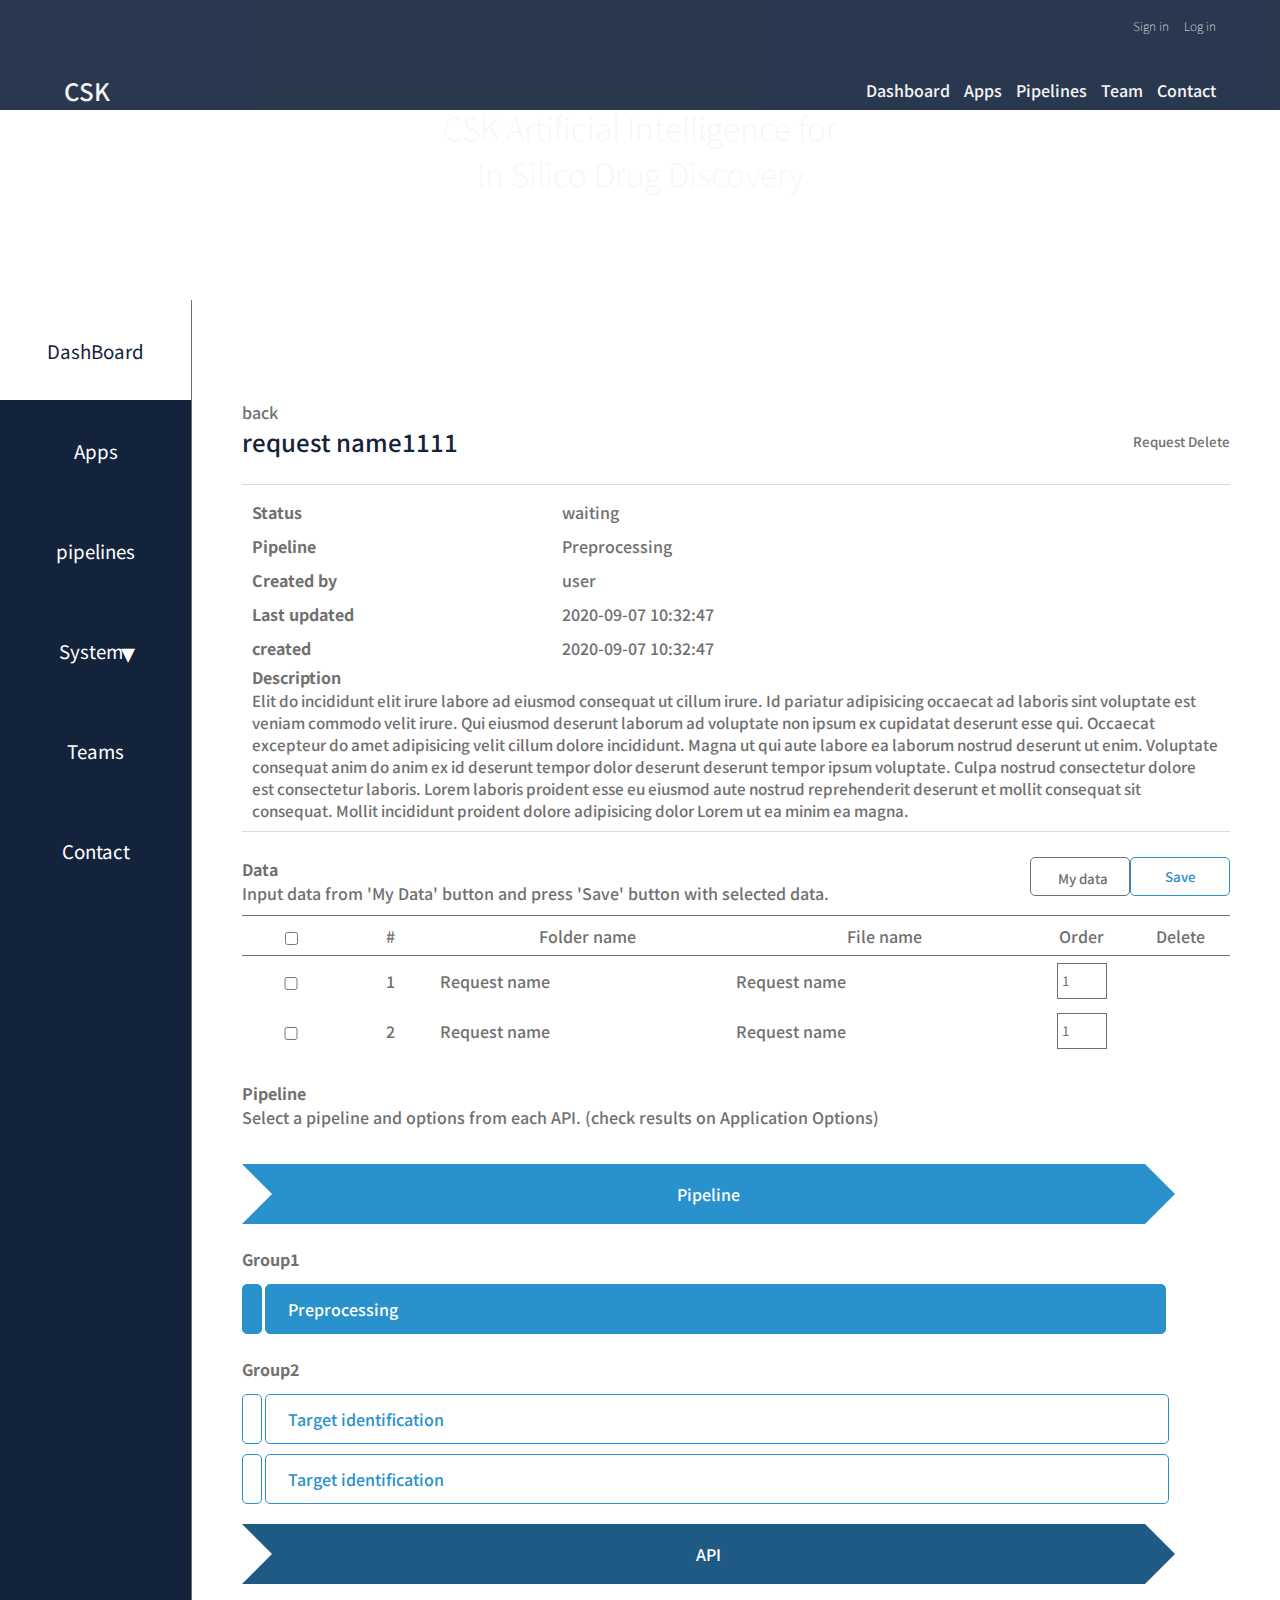
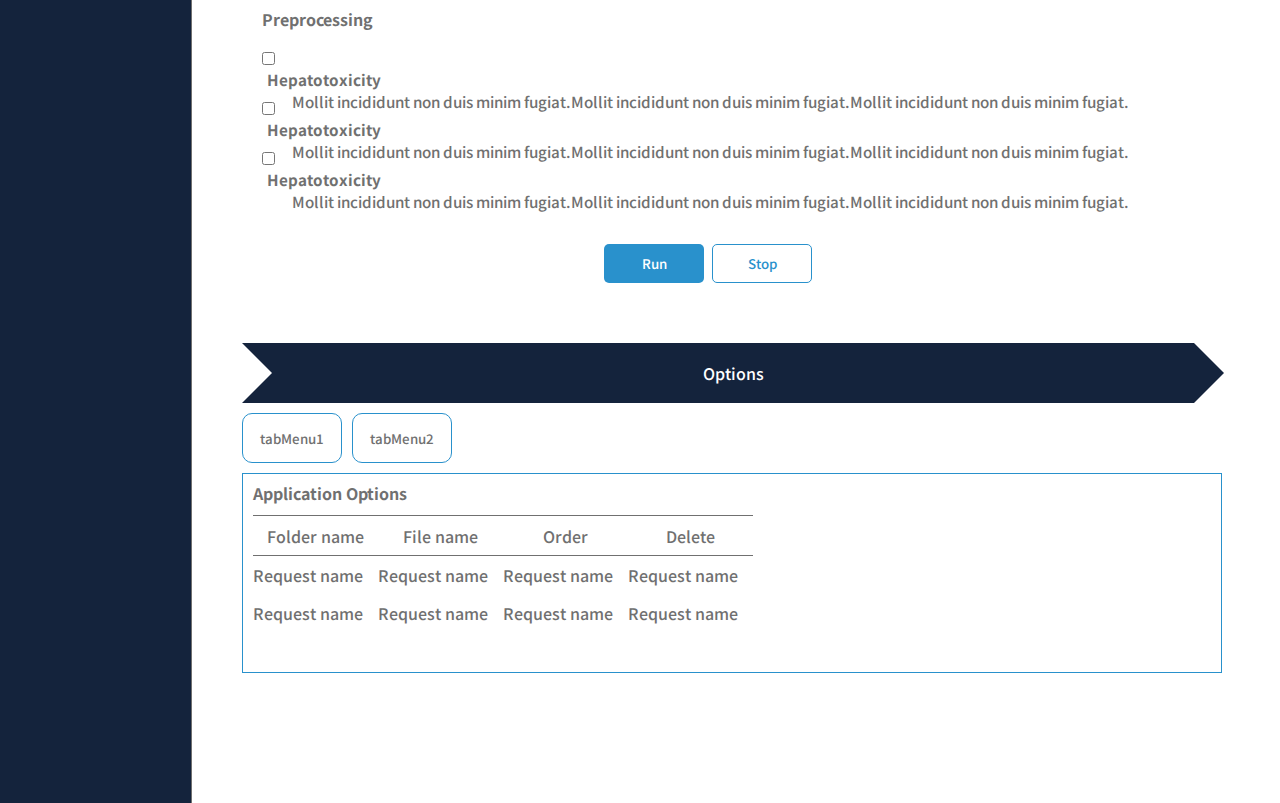
==== dashboard_detail.html @ 786dc3bb "team" ====
<!DOCTYPE html>
<html lang="en">
<head>
    <meta charset="UTF-8">
    <meta name="viewport" content="width=device-width, initial-scale=1.0">
    <title>Document</title>
    <link href="https://fonts.googleapis.com/css2?family=Noto+Sans+KR:wght@300;400;500&display=swap" rel="stylesheet">
    <link rel="stylesheet" href="./css/default.css">
    <link rel="stylesheet" href="./css/style.css">
    <link rel="stylesheet" href="//cdn.jsdelivr.net/npm/xeicon@2.3.3/xeicon.min.css">
    <!-- <link rel="stylesheet" href="./xeicon/XEIcon-2.2.0 (1)/XEIcon-2.2.0/xeicon.min.css"> -->
</head>
<body>
    <!-- <div class="colorBox"></div> -->
    <div class="wrap">
        <!-- header -->
        <header class="header">
            <div class="account_header">
                <ul>
                    <li><a href=""><i class="xi-profile-o"></i>Sign in</a></li>
                    <!-- <li><a href=""><i class="xi-profile"></i>Nickname</a></li> -->
                    <!-- <li><a href=""><i class="xi-log-out"></i>Log out</a></li> -->
                    <li><a href="./login.html"><i class="xi-log-in"></i>Log in</a></li>
                </ul>
            </div>
            <div class="menu_header">
                <h2><a href="">CSK</a></h2>
                <nav class="nav-links">
                    <ul>
                        <li class="li-hidden"><a href=""></i>Sign in</a></li>
                        <!-- <li hidden><a href=""><i class="xi-profile"></i>Nickname</a></li> -->
                        <li class="li-hidden"><a href="./login.html">Log in</a></li>
                        <!-- <li hidden><a href=""><i class="xi-log-out"></i>Log out</a></li> -->

                        <li><a href="./dashboard_list.html">Dashboard</a></li>
                        <li><a href="">Apps</a></li>
                        <li><a href="">Pipelines</a></li>
                        <li><a href="">Team</a></li>
                        <li><a href="">Contact</a></li>
                    </ul>
                </nav>
                <div class="burger">
                    <div class="line1"></div>
                    <div class="line2"></div>
                    <div class="line3"></div>
                </div>
            </div>
        </header>
        
        <div class="title_content">
            <div>
                <h1>CSK Artificial Intelligence for</h1>
                <h1>In Silico Drug Discovery</h1>
            </div>
        </div>
    </div>

    <main class="main">
        <!-- left -->
        <section class="left_section">
            <div class="leftMenu active">
                <div>
                    <h3><a href="">DashBoard</a></h3>
                </div>
            </div>
            <div class="leftMenu">
                <div>
                    <h3><a href="">Apps</a></h3>
                </div>
            </div>
            <div class="leftMenu ">
                <div>
                    <h3><a href="">pipelines</a></h3>
                </div>
            </div>
            <div class="leftMenu">
                <div class="accordion" onclick="return false">
                    <div class="accordion_btn">
                        <h3><a href="">System</a></h3>
                    </div>
                    <!-- <div><i class="xi-angle-down"></i></div> -->
                    <div class="accordion_content">
                        <h4>User info</h4>
                    </div>
                </div>
            </div>
            <div class="leftMenu">
                <div>
                    <h3><a href="">Teams</a></h3>
                </div>
            </div>
            <div class="leftMenu">
                <div>
                    <h3><a href="">Contact</a></h3>
                </div>
            </div>
        </section>
        
        <!-- right -->
        <section class="right_section">
            <!-- request -->
            <div class="request">
                <div><a href=""><i class="xi-long-arrow-left"></i> back</a></div>
                <div class="title">
                        <div class="titleUpdate" id="modal_request" onclick="return false;"><h2><a href="">request name1111</h2><i class="xi-pen"></i></a></div>
                    <div class="modal hidden">
                        <div class="modal_overlay"></div>
                        <div class="modal_content_request">
                            <div class="title">
                                <h1><i class="xi-pen"></i>Request Update</h1>
                                <div class="closeButton"><i class="xi-close"></i></div>
                            </div>
                            <div class="content">
                                <div class="inputWrap">
                                    <div class="inputName">Name</div>
                                    <div class="inputArea">
                                        <input type="text" placeholder="Folder name">
                                        <button class="btn check">Check</button>
                                    </div>
                                </div>
                                <div class="inputWrap">
                                    <div class="inputName">Description</div>
                                    <div class="inputArea">
                                        <!-- <input type="text" placeholder="Folder name"> -->
                                        <textarea name="" id="" cols="30" rows="10"></textarea>
                                        <!-- <button class="btn check">Check</button> -->
                                    </div>
                                </div>
                            </div>
                            <div class="button">
                                <button class="btn create">Create</button>
                                <button class="btn cancel">Cancel</button>
                            </div>
                        </div>
                    </div>
                    <div class="buttonStyle">
                        <!-- modal_request -->
                        <button class="btn delete-dark" id="modal_request"><i class="xi-trash"></i><span>Request Delete</span></button>
                    </div>
                </div>
                <div class="preview">
                    <div class="formWrap">
                        <div>
                            <b>Status</b><span>waiting</span>
                        </div>
                        <div>
                            <b>Pipeline</b><span>Preprocessing</span>
                        </div>
                        <div>
                            <b>Created by</b><span>user</span>
                        </div>
                        <div>
                            <b>Last updated</b><span>2020-09-07 10:32:47</span>
                        </div>
                        <div>
                            <b>created</b><span>2020-09-07 10:32:47</span>
                        </div>
                    </div>
                    <div class="descriptionBlock">
                        <b>Description</b><span>Elit do incididunt elit irure labore ad eiusmod consequat ut cillum irure. Id pariatur adipisicing occaecat ad laboris sint voluptate est veniam commodo velit irure. Qui eiusmod deserunt laborum ad voluptate non ipsum ex cupidatat deserunt esse qui. Occaecat excepteur do amet adipisicing velit cillum dolore incididunt. Magna ut qui aute labore ea laborum nostrud deserunt ut enim.

Voluptate consequat anim do anim ex id deserunt tempor dolor deserunt deserunt tempor ipsum voluptate. Culpa nostrud consectetur dolore est consectetur laboris. Lorem laboris proident esse eu eiusmod aute nostrud reprehenderit deserunt et mollit consequat sit consequat. Mollit incididunt proident dolore adipisicing dolor Lorem ut ea minim ea magna.
</span></div>

                </div>
                <!-- <div class="search">
                    <div class="border_search">
                        <input type="text" maxlength="100">
                        <a href=""><i class="xi-search"></i></a>
                    </div>
                </div> -->
                <div class="DownloadAll">
                    <div>
                        <b>Data</b>
                        <div>
                            <p>Input data from 'My Data' button and press 'Save' button with selected data.</p>
                        </div>
                    </div>
                    <div class="button">
                        <button class="btn check" id="modal_myData"><i class="xi-view-list"></i>My data</button>
                        <!-- modal_request -->
                        
                        <!-- <div class="titleUpdate" id="modal_request" onclick="return false;"><h2><a href="">request name1111</h2><i class="xi-pen"></i></a></div> -->
                        <div class="modal_myData hidden4">
                            <div class="modal_overlay_myData"></div>
                            <div class="modal_content_myData">
                                <div class="title">
                                    <h1><i class="xi-view-list"></i>My data</h1>
                                    <div class="closeButton_myData"><i class="xi-close"></i></div>
                                </div>
                                <div class="content">
                                    <div class="myData">
                                        <div class="folder">
                                            <div class="button_folder">
                                                <!-- modal_folder -->
                                                <div class="modal_folder hidden2">
                                                    <div class="modal_overlay_folder"></div>
                                                    <div class="modal_content_folder">
                                                        <div class="title">
                                                            <h1><i class="xi-folder-add-o"></i>New Folder</h1>
                                                            <div class="closeButton_folder"><i class="xi-close"></i></div>
                                                        </div>
                                                        <div class="content">
                                                            <div class="inputWrap">
                                                                <div class="inputName">Name</div>
                                                                <div class="inputArea">
                                                                    <input type="text" placeholder="Folder name">
                                                                    <button class="btn check">Check</button>
                                                                </div>
                                                            </div>
                                                        </div>
                                                        <div class="button">
                                                            <button class="btn create">Create</button>
                                                            <button class="btn cancel">Cancel</button>
                                                        </div>
                                                    </div>
                                                </div>
                                            </div>
                                            <div class="list_folder">
                                                <ul>
                                                    <li class="folderSelected active">
                                                        <a href="">
                                                            <i class="xi-folder-open"></i> Folder name1
                                                        </a>
                                                    </li>
                                                    <li class="folderSelected">
                                                        <a href="">
                                                            <i class="xi-folder-o"></i> Folder name1
                                                        </a>
                                                    </li>
                                                </ul>
                                            </div>
                                            <div class="page-wrapper">
                                                <ul class="pagination justify-content-center">
                                                    <!-- 이전 페이지 -->
                                                    <li class="page-item prev">
                                                        <a class="check_" href="" ><img src="./img/arrow-prev.png" alt=""></a>
                                                    </li>
                                                    <!-- 페이지 범위 및 현재 페이지 -->
                                                        <li class="page-item active" style="background-color:#2991CC; border:1px solid #2991CC;">
                                                            <span class="page-link"><a href="">1</a></span>
                                                        </li>
                                                        <li class="page-item">
                                                            <span class="page-link"><a href="">2</a></span>
                                                        </li>
                                                    <!-- 다음 페이지 -->
                                                    <li class="page-item next">
                                                        <a class="page-link" href=""><img src="./img/arrow-next.png" alt=""></a>
                                                    </li>
                                                </ul>
                                            </div>
                        
                                        </div>
                                        <div class="file">
                                            <div class="title">
                                                <h3><i class="xi-folder-open"></i>Folder Name1</h3>
                                                <!-- modal_file -->
                                                <div class="modal_file hidden3">
                                                    <div class="modal_overlay_file"></div>
                                                    <div class="modal_content_file">
                                                        <div class="title">
                                                            <h1><i class="xi-file-add-o"></i>New File</h1>
                                                            <div class="closeButton_file"><i class="xi-close"></i></div>
                                                        </div>
                        
                                                        <div class="content">
                                                            <div class="DownloadAll">
                                                                <div class="selectOption">
                                                                    <select name="" id="">
                                                                        <option value="">
                                                                            PDB
                                                                        </option>
                                                                    </select>
                                                                    <div>
                                                                        <p>total file size:</p>
                                                                        <p>243.0 KB</p>
                                                                    </div>
                                                                </div>
                                                                <div class="button">
                                                                    <button class="btn check">File upload</button>
                                                                    <button class="btn cancel">Download all</button>
                                                                </div>
                                                            </div>
                                                            
                                                            <div class="inputWrap">
                                                                <table class="file_upload_table">
                                                                    <caption>file/type,location,fileName, size, download, delete</caption>
                                                                    <colgroup>
                                                                        <col style="width:10%">
                                                                        <col style="width:30%">
                                                                        <col style="width:20%">
                                                                        <col style="width:20%">
                                                                        <col style="width:10%">
                                                                        <col style="width:10%">
                                                                    </colgroup>
                                                                    <thead>
                                                                        <tr>
                                                                            <th scope="col">Type</th>
                                                                            <th scope="col">Location</th>
                                                                            <th scope="col">File Name</th>
                                                                            <th scope="col">Size</th>
                                                                            <th scope="col">Download</th>
                                                                            <th scope="col">Delete</th>
                                                                        </tr>
                                                                    </thead>
                                                                    <tbody>
                                                                        <tr>
                                                                            <td class="position_table">1</td>
                                                                            <td>Request name</td>
                                                                            <td>Request name</td>
                                                                            <td>Request name</td>
                                                                            <td class="position_table"><i class="xi-file-download-o"></td>
                                                                            <td class="position_table"><i class="xi-trash"></td>
                                                                        </tr>
                                                                        <tr>
                                                                            <td class="position_table">1</td>
                                                                            <td class="">Request name</td>
                                                                            <td class="">Request name</td>
                                                                            <td class="table_left">Request name</td>
                                                                            <td class="position_table"><i class="xi-file-download-o"></td>
                                                                            <td class="position_table"><i class="xi-trash"></td>
                                                                        </tr>
                                                                    </tbody>
                                                                </table>
                                                            </div>
                                                        </div>
                                                        <div class="button">
                                                            <button class="btn create">Create</button>
                                                            <button class="btn cancel">Cancel</button>
                                                        </div>
                                                    </div>
                                                </div>
                                            </div>     
                                            <table class="file_table">
                                                <caption>My Data/index, file1, file2, etc, delete</caption>
                                                <colgroup>
                                                    <col style="width:10%">
                                                    <col style="width:30%">
                                                    <col style="width:20%">
                                                    <col style="width:20%">
                                                    <col style="width:10%">
                                                    <col style="width:10%">
                                                </colgroup>
                                                <thead>
                                                    <tr>
                                                        <th scope="col">#</th>
                                                        <th scope="col">file1</th>
                                                        <th scope="col">file2</th>
                                                        <th scope="col">etc</th>
                                                        <th scope="col">delete</th>
                                                    </tr>
                                                </thead>
                                                <tbody>
                                                    <tr>
                                                        <td>1</td>
                                                        <td class="">Request name</td>
                                                        <td class="">Request name</td>
                                                        <td class="">Request name</td>
                                                        <td class=""><i class="xi-trash"></i></td>
                                                    </tr>
                                                    <tr>
                                                        <td>1</td>
                                                        <td class="">Request name</td>
                                                        <td class="">Request name</td>
                                                        <td class="">Request name</td>
                                                        <td class=""><i class="xi-trash"></i></td>
                                                    </tr>
                                                </tbody>
                                            </table>
                                            <div class="page-wrapper">
                                                <ul class="pagination justify-content-center">
                                                    <!-- 이전 페이지 -->
                                                    <li class="page-item prev">
                                                        <a href="" class="page-link"><img src="./img/arrow-first.png" alt=""></a>
                                                    </li>
                                                    <li class="page-item prev">
                                                        <a class="check_" href="" ><img src="./img/arrow-prev.png" alt=""></a>
                                                    </li>
                                                    <!-- 페이지 범위 및 현재 페이지 -->
                                                        <li class="page-item active">
                                                            <span class="page-link"><a href="">1</a></span>
                                                        </li>
                                                        <li class="page-item">
                                                            <span class="page-link"><a href="">2</a></span>
                                                        </li>
                                                    <!-- 다음 페이지 -->
                                                    <li class="page-item next">
                                                        <a class="page-link" href=""><img src="./img/arrow-next.png" alt=""></a>
                                                    </li>
                                                    <li class="page-item next">
                                                        <a href="" class="page-link"><img src="./img/arrow-last.png" alt=""></a>
                                                    </li>
                                                </ul>
                                            </div>
                                    </div>
                                    </div>
                                </div>
                                <div class="button">
                                    <button class="btn create">Create</button>
                                    <button class="btn cancel">Cancel</button>
                                </div>
                            </div>
                        </div>
                        
                        <button class="btn cancel">Save</button>
                    </div>
                </div>
                <table class="request_table">
                    <caption>Data/index, FolderName, FileName, Order, delete</caption>
                    <colgroup>
                        <col style="width:10%">
                        <col style="width:10%">
                        <col style="width:30%">
                        <col style="width:30%">
                        <col style="width:10%">
                        <col style="width:10%">
                    </colgroup>
                    <thead>
                        <tr>
                            <th scope="col"><input type="checkbox"></th>
                            <th scope="col">#</th>
                            <th scope="col">Folder name</th>
                            <th scope="col">File name</th>
                            <th scope="col">Order</th>
                            <th scope="col">Delete</th>
                        </tr>
                    </thead>
                    <tbody>
                        <tr>
                            <td class="position_table"><input type="checkbox"></td>
                            <td class="position_table">1</td>
                            <td>Request name</td>
                            <td>Request name</td>
                            <td class="position_table"><input type="text" value="1"></td>
                          <td class="position_table"><a href=""><i class="xi-trash"></i></a></td>
                        </tr>
                        <tr>
                            <td class="position_table"><input type="checkbox"></td>
                            <td class="position_table">2</td>
                            <td class="">Request name</td>
                            <td class="table_left">Request name</td>
                            <td class="position_table"><input type="text" value="1"></td>
                          <td class="position_table"><a href=""><i class="xi-trash"></i></a></td>
                        </tr>
                    </tbody>
                </table>
            </div>
            </div>

            <!-- pipelines -->
            <div class="pipelines">
                <div><b>Pipeline</b></div> 
                <div>Select a pipeline and options from each API. (check results on Application Options)</div>
            </div>

            <!-- pipelines -->
            <ol class="arrowBox">
                <div class="pipelinesWrap">
                    <div class="pipelinesList">
                    <li class="arrow">
                        <span>Pipeline</span>
                    </li>
                        <div class="pipelineSelect">
                            <div>
                                <div class="groupName"><b>Group1</b></div>
                                <div class="content active">
                                    <div class="pipePices short"></div>
                                    <div class="pipePices long"><a href="">Preprocessing<i class="xi-arrow-right"></i></a></div>
                                </div>
                            </div>
                            <div>
                                <div class="groupName"><b>Group2</b></div>
                                <div class="content">
                                    <div class="pipePices short"></div>
                                    <div class="pipePices long"><a href="">Target identification<i class="xi-arrow-right"></i></a></div>
                                </div>
                                <div class="content">
                                    <div class="pipePices short"></div>
                                    <div class="pipePices long"><a href="">Target identification<i class="xi-arrow-right"></i></a></div>
                                </div>
                            </div>
                        </div>
                    </div>   
                    
                    <div class="pipelinesList">
                        <li class="arrow navy">
                            <span>API</span>
                        </li>
                        <div>
                            <div class="pipePices">
                                <img src="./img/pipeline.png" alt="">
                                <div class="listWrap">
                                    <div class="title"><span>Preprocessing</span></div>
                                </div>
                            </div>
                            <div class="pipePices">
                                <img src="./img/pipeline2.png" alt="">
                                <div class="listWrap">
                                    <div class="APIList">
                                        <input type="checkbox">
                                        <span>Hepatotoxicity</span>
                                        <p>Mollit incididunt non duis minim fugiat.Mollit incididunt non duis minim fugiat.Mollit incididunt non duis minim fugiat.</p>
                                    </div>
                                </div>
                            </div>
                            <div class="pipePices">
                                <img src="./img/pipeline2.png" alt="">
                                <div class="listWrap">
                                    <div class="APIList">
                                        <input type="checkbox">
                                        <span>Hepatotoxicity</span>
                                        <p>Mollit incididunt non duis minim fugiat.Mollit incididunt non duis minim fugiat.Mollit incididunt non duis minim fugiat.</p>
                                    </div>
                                </div>
                            </div>
                            <div class="pipePices">
                                <img src="./img/pipeline2.png" alt="">
                                <div class="listWrap">
                                    <div class="APIList">
                                        <input type="checkbox">
                                        <span>Hepatotoxicity</span>
                                        <p>Mollit incididunt non duis minim fugiat.Mollit incididunt non duis minim fugiat.Mollit incididunt non duis minim fugiat.</p>
                                    </div>
                                </div>
                            </div>
                            <div class="btnWrap">
                                <button class="btn create">Run</button>
                                <button class="btn cancel">Stop</button>
                            </div>

                        </div>
                    </div>  

                    <!-- <div class="pipelinesList">
                        <li class="arrow navy">
                            <span>API</span>
                        </li>
                        <div>
                            <div class="pipePices">
                                <img src="./img/pipeline0.png" alt="">
                                <div class="listWrap">
                                    <div class="title"><span>Select a pipeline!</span></div>
                                </div>
                            </div>
                        </div>
                    </div>   -->

                    <div class="pipelinesList">
                        <li class="arrow darkNavy">
                            <span>Options</span>
                        </li>
                        <!-- tabs -->
                        <div class="tab">
                            <button class="tablinks" onclick="openTab(event, 'tab1')">tabMenu1</button>
                            <button class="tablinks" onclick="openTab(event, 'tab2')">tabMenu2</button>
                        </div>
                        <!-- tab1 content -->
                        <div id="tab1" class="tabcontent">
                            <div class="optionsWrap">
                                <div class="content_options">
                                    <!-- select option -->
                                    <div class="optionType">
                                        <b>ForceField1</b>
                                        <p>메시지는 여기에</p>
                                        <select name="" id="">
                                            <option value="">Field1</option>
                                        </select>
                                    </div>
                                    <!-- text -->
                                    <div class="optionType">
                                        <b>ForceField1</b>
                                        <p>메시지는 여기에</p>
                                        <input type="text">
                                    </div>

                                    <!-- text -->
                                    <div class="optionType">
                                        <b>ForceField1</b>
                                        <p>메시지는 여기에</p>
                                        <input type="text">
                                    </div>

                                    <!-- textarea -->
                                    <div class="optionType">
                                        <b>ForceField1</b>
                                        <p>메시지는 여기에</p>
                                        <textarea name="" id="" cols="20" rows="5"></textarea>
                                    </div>
                                    <!-- input search -->
                                    <div class="optionType">
                                        <b>ForceField1</b>
                                        <p>메시지는 여기에</p>
                                        <div class="search">
                                            <div class="searchWrap">
                                                <input type="text" maxlength="100">
                                                <a href="" id="modal_search" onclick="return false;"><i class="xi-search"></i></a>
                                                <div class="modal_search hidden5">
                                                    <div class="modal_overlay_search"></div>
                                                    <div class="modal_content_search">
                                                        <div class="title">
                                                            <h1>Document List</h1>
                                                            <div class="closeButton_search"><i class="xi-close"></i></div>
                                                        </div>
                                                        <div class="content">
                                                            <div class="inputWrap">
                                                                <table class="file_upload_table">
                                                                    <caption>file/type,location,fileName, size, download, delete</caption>
                                                                    <colgroup>
                                                                        <col style="width:90%">
                                                                        <col style="width:10%">
                                                                    </colgroup>
                                                                    <thead>
                                                                        <tr>
                                                                            <th scope="col">Data path</th>
                                                                            <th scope="col">Action</th>
                                                                        </tr>
                                                                    </thead>
                                                                    <tbody>
                                                                        <tr>
                                                                            <td>Request name</td>
                                                                            <td class="position_table"><button class="btn create">Action</button></td>
                                                                        </tr>
                                                                        <tr>
                                                                            <td >Request name</td>
                                                                            <td class="position_table"><button class="btn create">Action</button></td>
                                                                        </tr>
                                                                    </tbody>
                                                                </table>
                                                            </div>
                                                        </div>
                                                    </div>
                                                </div>
                                            </div>
                                        </div>
                                    </div>

                                    <!-- checkbox -->
                                    <div class="optionType">
                                        <b>ForceField1</b>
                                        <p>메시지는 여기에</p>
                                        <div style="display: flex; align-items: center; margin-right:5px;">
                                            <input type="checkbox" id="chb1">
                                            <label for="chb1">체크박스</label>
                                        </div>
                                    </div>

                                    <!-- radio -->
                                    <div class="optionType">
                                        <b>ForceField1</b>
                                        <p>메시지는 여기에</p>
                                        <div style="display: flex; align-items: center; margin-right:5px;">
                                            <input type="radio" id="radio1" name="" value="">
                                            <label for="radio1">라디오버튼</label>
                                        </div>
                                    </div>

                                    <div class="btnWrap">
                                        <button class="btn cancel">Select</button>
                                        <button class="btn check">Release</button>
                                    </div>
                                </div>
                            </div>
                        </div>
                        <!-- tab2 content -->
                        <div id="tab2" class="tabcontent">
                            <div class="optionsWrap">
                                <div class="content_options">
                                    <b>ForceField2</b>
                                    <p>Select the force Field</p>
                                    <select name="" id="">
                                        <option value="">Field1</option>
                                    </select>
                                    <div class="btnWrap">
                                        <button class="btn cancel">Select</button>
                                        <button class="btn check">Release</button>
                                    </div>
                                </div>
                            </div>
                        </div>
                                <div class="table_options">
                                    <b>Application Options</b>
                                    <div style="max-width: 500px; height:150px; overflow:auto;">
                                        <!-- <caption>Application Options</caption> -->
                                        <table class="request_table">
                                            <colgroup>
                                                <col style="width:25%">
                                                <col style="width:25%">
                                                <col style="width:25%">
                                                <col style="width:25%">
                                            </colgroup>
                                            <thead>
                                                <tr>
                                                    <th scope="col">Folder name</th>
                                                    <th scope="col">File name</th>
                                                    <th scope="col">Order</th>
                                                    <th scope="col">Delete</th>
                                                </tr>
                                            </thead>
                                            <tbody>
                                                <tr>
                                                    <td>Request name</td>
                                                    <td>Request name</td>
                                                    <td>Request name</td>
                                                    <td>Request name</td>
                                                </tr>
                                                <tr>
                                                    <td>Request name</td>
                                                    <td>Request name</td>
                                                    <td>Request name</td>
                                                    <td>Request name</td>
                                                </tr>
                                            </tbody>
                                        </table>
                                    </div>
                                </div>
                        </div> 
                </div>
            </ol>
        </section>
    </main>

    <script src="./js/modal.js"></script>
    <!-- My data 가 modal.js에서 안먹어서 뺏어요.. -->
    <script>
        const open4 = document.querySelector('#modal_myData');
        var modal4 = document.querySelector('.modal_myData');
        var overlay4 = document.querySelector('.modal_overlay_myData');
        var close4 = document.querySelector('.closeButton_myData');

        open4.addEventListener('click', function(){
            modal4.classList.remove('hidden4');
        });
        close4.addEventListener('click', function(){
            modal4.classList.add('hidden4');
        });
        document.addEventListener('click', function(e){
            if(e.target == overlay4){
                modal4.classList.add('hidden4');
            }
        });
    </script>

    <!-- accordion -->
    <script>
        var acc = document.getElementsByClassName('accordion_btn');
            for(var i = 0; i<acc.length; i++){
                acc[i].onclick= function(){
                    this.classList.toggle('accordion_btn--active');
                    var content = this.nextSibling;
                    if(content.style.display === "block"){
                        content.style.display = "none";
                    }else{
                        content.style.display = "block";
                    }
                }
            }
            // this.classList.toggle('accordion_content--active');
    </script>
    
    <script>
        function openTab(evt, name){
            var tab = document.getElementsByClassName("tabcontent");
            for(var i = 0; i<tab.length; i++){
                tab[i].style.display = "none";
            }
            var tablinks = document.getElementsByClassName('tablinks');
            for(var i=0; i<tablinks.length; i++){
                tablinks[i].className = tablinks[i].className.replace(" active" , "");
            }
            document.getElementById(name).style.display = "block";
            evt.currentTarget.className += " active"
        }
    </script>

    <script>
        
    //modal_search
        var open5 = document.querySelector('#modal_search');
        var modal5 = document.querySelector('.modal_search');
        var overlay5 = document.querySelector('.modal_overlay_search');
        var close5 = document.querySelector('.closeButton_search');
        open5.addEventListener('click', function(){
            modal5.classList.remove('hidden5');
        })
        close5.addEventListener('click', function(){
            modal5.classList.add('hidden5');
        })
        document.addEventListener('click', function(e){
            if(e.target == overlay5){
                modal5.classList.add('hidden5');
            }
        })
    </script>
    <!-- menu -->
    <script>
        var burger = document.querySelector('.burger')
        var nav = document.querySelector('.nav-links')
    
        var b1 = document.querySelector('.line1');
        var b2 = document.querySelector('.line2');
        var b3 = document.querySelector('.line3');

        burger.addEventListener('click',function(){
            nav.classList.toggle('nav-active');
            b1.classList.toggle('active');
            b2.classList.toggle('active');
            b3.classList.toggle('active');
        })

        window.addEventListener('resize', function(){
            nav.classList.remove('nav-active');
            b1.classList.remove('active');
            b2.classList.remove('active');
            b3.classList.remove('active');
        })

        window.addEventListener('scroll', function(){
            nav.classList.remove('nav-active');
            b1.classList.remove('active');
            b2.classList.remove('active');
            b3.classList.remove('active');
        })
    </script>
</body>
</html>
---- css/default.css ----
@charset "utf-8";

@import url(http://fonts.googleapis.com/earlyaccess/nanumgothic.css);

/* 웹폰트 CSS */
@font-face{font-family:'Nanum Gothic'; src:url(../webfont/NanumGothic.eot)}
@font-face{font-family:'Nanum Gothic'; src:url(../webfont/NanumGothic.woff)}

/* CSS 초기화 */
body,div,dl,dt,dd,ul,ol,li,h1,h2,h3,h4,h5,h6,form,fieldset,p,button,table,th,td,pre{margin:0;padding:0;font-weight: 500;}
body,div,dl,dt,dd,h1,h2,h3,h4,h5,h6,form,fieldset,p,th,td,input,textarea,select,button,pre,a{font-family: 'Noto Sans KR', Helvetica, 'Nanum Gothic', sans-serif; color:#707070;}

textarea { width:100%;}
select,input,img, button {vertical-align:middle;}
ul, ol {list-style-type:none; }
.hide,legend,hr,caption span {position:absolute; left:-3000%;}
em, address { font-style:normal;}
table { border-collapse:collapse; border-spacing:0; width:100%;}
a { color:#707070; text-decoration:none;}
a:focus,
a:hover { text-decoration:none;}
fieldset, img, button{border:0;}

input[type=text]::-ms-clear {display: none;}

select { padding:0 0 0 5px; 
  height:37px;
  border:1px solid #707070;}
textarea,
input[type="email"],
input[type="file"],
input[type="password"],
input[type="text"] { text-indent:4px; border:1px solid #707070;}
 
select:focus, textarea:focus,
input[type="email"],
input[type="password"]:focus,
input[type="file"]:focus,
input[type="text"]:focus { border:1px solid #555;}
 
textarea[readonly="readonly"],
button[readonly="readonly"],
select[readonly="readonly"],
input[readonly="readonly"],
 
textarea[disabled="disabled"],
button[disabled="disabled"],
select[disabled="disabled"],
input[disabled="disabled"] { background:#f5f5f5; border-color:#d4d4d4;}
 
select,
input[type="password"],
input[type="email"],
input[type="file"],
input[type="text"] { line-height:34px;}
input[type="file"] { width:100%;}
input[type="radio"] { vertical-align:text-bottom;}
/* 
input::-moz-input-placeholder{
    color:#e65d5d;
    }
    
    input::-webkit-input-placeholder {
    color:#e65d5d;
    }
  */
.clear { zoom:1;clear:both;}
.clear:after { content:""; display:block; clear:both;}

.skip { position:absolute; left:0; top:-100px; z-index:1000; width:100%; height:60px; line-height:60px; text-align:center; font-size:20px; color:#fff; transition:all 0.5s; background:#666;}
.skip:focus { top:0;}
---- css/style.css ----
.panel-body input{width:90%;}

/* button style */
.button-status{
    border-radius: 5px;
    /* width:50px; */
    padding:0 5px;
    /* height: 40px; */
    /* font-size: 16px; */
}

.waiting{
    background-color: white;
    border: 1px solid #707070;
}
.waiting a{
    display: block;
    color:#707070;
}
.completed{
    background-color: #2991CC;
    border: 1px solid #2991CC;
}
.completed a{
    display: block;
    color:white;
}
.running{
    background-color: white;
    border: 1px solid #2991CC;
}
.running a{
    display: block;
    color:#2991CC;
}
.fail{
    background-color: #FF5757;
}
.fail a{
    display: block;
    color:white;
}
.stop{
    background-color: white;
    border: 1px solid #FF5757;
}
.stop a{
    display: block;
    /* padding:10px 0; */
    color: #FF5757;
}

.btn{background-color: #fff; }
.btn i{font-size:1.25em; margin-right:5px;}
.btn.new, .btn.delete-dark{color:#707070; display: flex; align-items: center; cursor: pointer;}
.btn.new, .btn.delete{color:#2991CC; display: flex; align-items: center; cursor: pointer;}
.btn.check{margin-left: 10px; min-width:100px; border:1px solid #707070; color: #707070; cursor: pointer; width:100px; height:39px; border-radius: 5px;}
.btn.login, .btn.create{margin-right:8px; background-color:  #2991CC; color: #fff; cursor: pointer; width:100px; height:39px; border-radius: 5px;}
.btn.login{width:100%; margin-right:0; margin:25px 0;}
.btn.cancel{border:1px solid #2991CC; color: #2991CC; cursor: pointer; width:100px; height:39px; border-radius: 5px;}
.wrap{
    /* width:90%; */
    /* margin:0 auto; */
}
.header{position: relative; background-color:#14233C; z-index: 100; height: 110px; 
    opacity: 0.9;
    }
.header .account_header ul{display:flex;}
.header .account_header{width:90%; margin:0 auto; display:flex; justify-content:flex-end; height: 50px; align-items: center;}
.header .account_header a{color:whitesmoke; font-size: 12px; display: flex; align-items: center; font-weight: 100;}
.header i{margin-right:5px; font-size: 16px;}
.header div ul li{display:inline-block; margin-left:10px;}
.header .menu_header{width:90%; margin:0 auto;  display: flex; justify-content: space-between; height:80px; align-items: center;}
.header .menu_header a {color:whitesmoke;}
/* .header .menu_header ul a{margin-left: 50px;} */


.title_content {
    width:100%; 
    height: 300px; 
    display: flex; 
    align-items: center; 
    justify-content: center;
    background-size: cover;
    background:url(../img/cover_color_post.png) fixed;
    z-index: 1;
    background-position: bottom;
    position: absolute;
    top: 0;
}
.title_content h1, .title_content p{text-align: center; color:whitesmoke; font-weight: 100;}

/* login */

.forget_login ul li{margin-left:0;}
.colorBox_login{
    width:100%;
    top:-110px;
    height: calc(100% + 110px); 
    position: absolute; 
    /* position: relative; */
    background-size: cover;
    background:url(../img/cover_color_intro.png);
    z-index: 1;
    background-position: top right;
}

.colorBox_login .loginWrap{
    width: 45%;
    max-width: 600px;
    /* height: 500px; */
    background-color: #fff;
    margin: 0 auto;
    /* padding-top: 200px; */
    top: 400px;
    position: relative;
}
.colorBox_login .box_login{
    width:60%; 
    /* display: flex; 
    flex-direction: column; 
    align-items: center; 
    justify-content: center; */
    height: 100%;
    margin:0 auto;
    text-align: center;
}
.colorBox_login .title_login{padding-top: 100px; margin-bottom: 25px;}
.colorBox_login .title_login h2{color:#14233C;}
.colorBox_login .input_login input{margin:5px 0; border-radius: 5px; width:98%;}
.colorBox_login .loginWrap .message_error{color:#2991CC;}
.colorBox_login .forget_login{padding-bottom: 100px;}
.colorBox_login .forget_login div{display:flex; justify-content: center;}

/* intro */
.colorBox_intro{
    width:100%;
    top:-110px;
    height:1000px; 
    /* position: absolute;  */
    position: relative;
    background-size: cover;
    background:url(../img/cover_color_intro.png) fixed;
    z-index: 1;
    background-position: top right;
}
.colorBox_intro .introWrap{
    width: 45%;
    max-width: 800px;
    /* height: 500px; */
    margin: 0 auto;
    /* margin-top: 200px; */
    text-align: center;
    padding-top: 200px;
}
.colorBox_intro .introWrap .mainTitle{
    font-size: 3em; color:#fff;
}
.introWrap .subTitle{
    margin-top:80px;
    font-size:1.25em; color:#fff; font-weight: 100;
}
.introWrap button{
    margin-top:80px;
    background:transparent;
    color:#fff;
    width:200px;
    height:60px;
    border:5px solid #fff;
    border-radius: 30px;
    font-size: 1.25em;
}
.introMain{width:100%;}
.introMain .introContent{
    position: absolute;
    top: 1100px;
    width: 100%;
    margin:0 auto;
    min-height: 100%;
    z-index:2;
}
.introContainer .boxesWrap .box h1{font-size:1.25em; font-weight: bold; color:#14233C;margin:10px 0;}
.introContainer .boxesWrap .box{    
    padding: 40px;
    box-sizing: border-box;
    text-align: center;

    display: flex;
    flex-direction: column;
    /* align-items: center; */
    justify-content: center;

    border:1px solid #dadada; 
    width:25%; 
    max-width: 420px; 
    min-height:500px; 
    background-color: #fff; 
    margin:0 10px;
}
.introContainer .boxesWrap .box.large{width:35%; max-width:520px; height:600px; background-color: #fff; margin:0 10px;}

.introContainer .boxesWrap{
    display:flex; 
    align-items:center; 
    justify-content: center; 
    margin-top: -350px;

}
.introContainer .feacher{
    display: flex;
    overflow: hidden;
    justify-content: center;
    /* width: 100%; */
    margin: 200px 0;
    align-items: center;
}

.introContainer .feacher .imgBox{
    width:100%; max-width:800px; height:600px;
    /* background-size: cover;
    background:url(../img/cover_color_post.png); */
    background: url(../img/banner1.png) no-repeat;
    background-size: cover;
}
.introContainer .feacher .textBox{
    width: 40%;
    /* height: 400px; */
    max-width: 600px;
    /* margin-left:30px; */
    margin: 50px 30px;
}
.introContainer .feacher .textBox h1{font-size:1.5em; color:#14233C; font-weight: bold;}
.introContainer .feacher .textBox p{margin:50px 0;}
.introContainer .feacher .textBox button{background: #2991CC; width:120px; height:38px; border-radius: 50px; color:#fff;}

/* myProfile */
.myProfile_wrap .inputWrap{display: flex;
    align-items: center; width:100%; justify-content: center;
    max-width: 800px;
}
.myProfile_wrap .inputWrap .titleArea{width:20%}
.myProfile_wrap .inputWrap .inputArea{width:60%; margin:5px 0;}
.myProfile_wrap .inputWrap .inputArea input{width:100%; border-radius: 5px;}

.myProfile_wrap .content{
    display: flex;
    flex-direction: column;
    /* justify-content: center; */
    align-items: center;
    margin: 100px 0;
}
.myProfile_wrap .button{display: flex; justify-content: center;}

/* main */
.main{
    display:flex; 
    position: absolute; 
    top:300px; 
    width:100%; 
    min-height: 100%;
    /* height:calc(100% + 500px); */
    /* min-height: calc(100vh - 100px); */
    /* min-height: 100vh; */
}
.main .left_section{width:10%; min-width:15%; background-color:#14233C; border-right:1px solid #707070;}
.main .right_section{
    padding:100px 50px;
    width:100%; 
    margin:0 auto;
    max-width:1900px;
}
.main .right_section .title{
    display:flex; 
    justify-content: space-between; 
    width:100%; 
    margin:0 auto; 
    align-items: center;
}
.main .right_section .title a {color:#14233C;}
.main .right_section .title .titleUpdate{display:flex; align-items: center;}
.main .right_section .title .titleUpdate i{margin-left:10px; color:#14233C;}
/* .main .right_section button{background:white;} */
.main .leftMenu.active{background:#fff;}
.main .leftMenu.active h3{
    display: flex;
    justify-content: 
    center;align-items: center; 
    width: 100%; 
    height: 100px; 
}
.main .leftMenu.active h3 a{
    color:#14233C;
    /* color:#fff; */
    font-weight: 400; 
}
.main .leftMenu h3,.main .leftMenu h4{display: flex;justify-content: center;align-items: center; width: 100%; height: 100px;}
.main .leftMenu h3 a{color:white;font-weight: 400; }
.main .leftMenu h4{
    background:#fff;
    color:#14233C; 
    font-weight: 300; 
    /* border-top:1px solid #707070; */
    /* border-right: 1px solid #707070; */
}
.main .leftMenu .accordion{
    display: flex;
    align-items: center;
    justify-content: space-around;
    /* background: #fff; */
    flex-direction: column;
}
.main .leftMenu .accordion i{color:#14233C; font-size: 1.25em;}
.main .right_section .title{
    margin:0 auto;
    margin-bottom: 25px;
}
caption{width:0;height:0; visibility: hidden;}

/* table style */
tbody tr:hover{background-color: #F5F6F7; cursor: pointer;}

.main table.request_table{width:100%; border-top:1px solid #707070;border-spacing: 0; border-collapse: collapse;}
.main table.request_table th{border-bottom:1px solid #707070; 
    height:40px;
}
.main table.request_table td{
    /* text-align: left;  */
    height:26px;padding:7px 0;}
.position_table{text-align: center;}
.position_table input{width:50px;}
/* .main table.request_table td.table_left{text-align:left; padding-left:10px;} */
/* .main table.request_table td:first-child, .main table.request_table td:last-child{display:table-cell; text-align: center;} */
.main .myData{display:flex; margin:0 auto;}
.main .folder{width:30%; min-width:300px; padding-right:50px;}
.main .file{width:70%;}
.modal_content_myData .folder{width:0;}
.modal_content_myData .file{width:100%;}

/* table */
.file_table th, .file_upload_table th{border-bottom: 1px solid #707070;
    height: 40px;}
.file_table, .file_upload_table{border-top: 1px solid #707070;}
.file_table td, .file_upload_table td{height: 26px; padding: 7px 0;}
.file_table td:first-child, .file_table td:last-child{display:table-cell; text-align: center;}
.file_upload_table td:first-child, .file_upload_table td:last-child{display:table-cell; text-align: center;}


/* .request{min-height: 500px; margin-bottom: 100px;} */
.myData .folder .button_folder{display:flex; justify-content: space-between;}
.myData .folder .folderSelected.active {background-color:#2991CC;}
.myData .folder .folderSelected.active a{color:whitesmoke;}
.myData .folder .folderSelected a{display:block;}
.myData .folder .list_folder li{margin:10px 0; border-radius: 5px;width:100%; height:50px; border:1px solid #2991CC; line-height: 50px; padding-left:20px;}
.myData .folder .list_folder li a{color: #2991CC; }

/* post style */
.search{width: 100%; display: flex; margin-bottom: 25px; justify-content: center;}
.search .border_search {margin: 0 5px; width:300px; border: 1px solid #707070; display: flex; align-items: center;}
.search .border_search input{border:none; width:270px;}
.xi-search{font-size:25px; color:#707070;}

.preview{box-sizing: border-box; width: 100%; padding:10px; margin-bottom: 25px; border-top:1px solid #dadada; border-bottom:1px solid #dadada;}
.preview .formWrap{display:flex; width:100%; justify-content: space-between;}
.preview .formWrap div{padding:5px 0;}
.preview b{margin-right:20px;}

/* pagenation */
.pagination{margin:25px 0; display: flex; justify-content: center;}
/* .pagination a{border:1px solid #707070; margin:0 5px; padding:0 6px;} */

.page-wrapper ul{display:flex; flex-direction: row;}
.page-item{
    border:solid 1px #707070; margin:5px; width:24px; height:24px; 
    font-size:12px; line-height: 23px; text-align: center;

}
.page-item a{display:block; padding: 0 9px; }
.page-item.prev, .page-item.next{border: none}
.page-item.active{background-color: #707070; }
.page-item.active a{display:block; padding: 0 9px; color:whitesmoke;}

/* modal */
/* #modal_request{} */
.modal, .modal_folder, .modal_file, .modal3, .modal_myData{position: absolute; top:0; left:0; width:100%; height:100%; display:flex; justify-content: center; align-items: center;}
.modal_overlay, .modal_overlay_file, .modal_overlay_folder, .modal_overlay_myData {z-index: 2;background-color:rgba(0,0,0,0.16); width:100%; height:100%; position: absolute; top:0; left:0;}
.modal_overlay_search{z-index: 2;background-color:rgba(0,0,0,0.16); width:100%; height:100%; position: absolute; top:0; left:0;}
.modal_content, .modal_content_folder, .modal_content_request, .modal_content_file, .modal_content_myData{
    /* z-index: 2;
    border-radius: 5px;
    background-color: white;
    padding:20px;
    position:relative;
    width:50%; height:50%; 
    max-width: 1000px;
    top:0;
    box-shadow: 0 3px 6px rgba(0,0,0,0.16), 0 3px 6px rgba(0,0,0,0.23); */
    
    /* z-index: 2;
    border-radius: 5px;
    background-color: white;
    padding: 20px;
    position: absolute;
    width: 50%;
    height: 25%;
    max-width: 1000px;
    top: 25%;
    left: 33%;
    box-shadow: 0 3px 6px rgba(0,0,0,0.16), 0 3px 6px rgba(0,0,0,0.23); */

    z-index: 2;
    border-radius: 5px;
    background-color: white;
    padding: 20px;
    position: absolute;
    /* width: 50%; */
    /* height: 50%; */
    min-width: 50%;
    box-shadow: 0 3px 6px rgba(0,0,0,0.16), 0 3px 6px rgba(0,0,0,0.23);
}
.modal_content_search{
    z-index: 2;
    border-radius: 5px;
    background-color: white;
    padding: 20px;
    position: absolute;
    width: 50%;
    /* height: 25%; */
    max-width: 1000px;
    top: 25%;
    left: 33%;
    box-shadow: 0 3px 6px rgba(0,0,0,0.16), 0 3px 6px rgba(0,0,0,0.23);

}
.modal_content i, .myData i{margin-right:5px;}
.modal_content .title, .modal_content .content{display:flex; justify-content: space-around;}
.modal_content .content{
    height: 75%; 
    align-items: center;
    justify-content: center; 
    width:80%;
    margin:0 auto; 
    flex-direction: column;
}
.modal_content .inputWrap{
    display: flex;
    align-items: center;
    justify-content: center;
    width: 100%;
    margin-bottom: 10px;
}
.modal_content .inputWrap .inputName{width:30%;}
.modal_content .inputWrap .inputArea{width:70%; display:flex;}
.modal_content .inputWrap .inputArea input{width:100%;}
/* .modal_content .inputWrap .inputArea textarea{margin-top:10px;} */
.modal_content .button {display: flex;
    justify-content: center;}


.modal_folder.hidden2, .hidden, .hidden3, .hidden4, .hidden5{display:none;}
.closeButton, .closeButton_file, .closeButton_folder, .closeButton_myData, .closeButton_search{cursor: pointer;}

.DownloadAll{display:flex; justify-content: space-between; width:100%; margin-bottom: 10px;}
.DownloadAll .selectOption{display:flex;}
.selectOption div{display:flex; align-items: center;}

/* userInfo */
.UserInfoWrap{display:flex;}
.UserInfoWrap .list_userInfo{width:calc(50% - 20px); margin-right: 20px;}
.UserInfoWrap select{margin-right: 10px;}
.form_userInfo{width:50%;}
.form_userInfo .box_userInfo{background: #F5F6F7; width: 100%; height: 100%;}
.form_userInfo .box_userInfo .boxWidth{width:90%; margin: 0 auto;}
.buttonGroup ul {    
    display: flex;
    flex-direction: row-reverse;
    /* width: 100%; */
    padding:10px 0;
}
.buttonGroup ul li{margin-right:10px;}
.buttonGroup ul li:first-child{margin-right: 0;}
.form_userInfo .checkboxWrap{margin-bottom: 20px;}

input[type="checkbox"]:checked + label:before {
    background: #fff;
    color: red;
    content: "\2713";
    text-align: center;
  }


.form_userInfo .inputArea{display: flex;margin:5px 0;}
.form_userInfo .inputArea div{width:50%;}
.form_userInfo .inputArea input[type="text"],
.form_userInfo .inputArea input[type="email"],
.form_userInfo .inputArea input[type="password"]{width:50%; border-radius: 5px;}
.form_userInfo .inputArea i{color:#2991CC;}
.form_userInfo i{ margin-right: 5px;}
/* .form_userInfo .inputArea input[type="checkbox"]{width:100%;}
*/

/* .accordion */
        .accordion_btn a{
            transition: background 0.2s;

        }
        .accordion_btn a::after{
            content:'\25be';
            float:right;
            transform:scale(1.5)
        }
        .accordion_btn--active + .accordion_content{display:block;}
        /* .accordion_btn--active{
            background:red;

        } */
        .accordion_btn--active a::after{
            content:'\25b4';

        }

        .accordion_content{
            width:100%;
            /* overflow:hidden; max-height: 0; transition: max-height 0.2s;  */
            display:none; overflow:auto;
            padding:0 15px; background:#fff;}

        .TitleDescription{
            font-weight: 100;
            margin-bottom: 20px;
        }

        .descriptionBlock span{font-size:0.75em;}

        /* pipelines */
        .pipelines{padding:25px 0;}
        /* .pipelinesWrap{width:100%; display:flex;flex-direction: column;} */
        /* .pipelinesWrap .pipelineSelect{width: calc(33% - 60px);} */
        .pipelineSelect .content.active{margin-bottom: 10px;display:flex; align-items: center; justify-content: center; width: calc(100% - 3px); height:50px; }
        .pipelineSelect .content.active a{ color:#fff;}
        .pipelineSelect .content.active div{ background: #2991CC; border-radius: 5px; justify-content: center; 
            width: 100%;
            display: flex;
        }
        .pipelineSelect .content.active .pipePices.short{background-color: #2991CC; width:20px; height:50px; border-radius: 5px;
        }
        .pipelineSelect .content.active .pipePices.long{background-color: #2991CC; HEIGHT: 50PX;
            ALIGN-ITEMS: CENTER;
            MARGIN-LEFT: 3PX;}

        .pipelineSelect .content{margin-bottom: 10px; display:flex; align-items: center; justify-content: center; height:50px; border-radius: 5px;}
        .pipelineSelect .content a{ color:#2991CC;justify-content: space-between; width: 90%; display: flex;}
        .pipelineSelect .content i{color:white; font-size:20px;}
        .pipelineSelect .content div{justify-content: center;
            width: 100%;
            display: flex;}
        .pipelineSelect .content .pipePices.short{border: 1px solid #2991CC; width:20px; height:50px; border-radius: 5px;
        }
        .pipelineSelect .content .pipePices.long{border: 1px solid #2991CC; HEIGHT: 50PX;
            ALIGN-ITEMS: CENTER;
            MARGIN-LEFT: 3PX; border-radius: 5px;}
    

        /* arrowBox */
        .arrowBox {width:100%; margin: 0 auto 30px;overflow:hidden; display: inline-table; }
        .arrowBox .arrow span {padding-left: 30px; color:#fff;line-height: 60px; }
        .arrowBox .arrow {text-align:center; position: relative; display: inline; float: left; height: 60px; background-color:#2991CC;  margin: 10px 0 10px 0; font-size: 16px; text-decoration: none; 
            /* padding-left: 30px;  */  width: calc(100% - 30px);
        }
        .arrowBox .arrow:after { content: ""; border-top: 30px solid transparent; border-bottom: 30px solid transparent; border-left: 30px solid #2991CC; position: absolute; right: -30px; top: 0;    z-index: 1; color: #fff; }
        .arrowBox .arrow.navy:after { content: ""; border-top: 30px solid transparent; border-bottom: 30px solid transparent; border-left: 30px solid #1E5A84; position: absolute; right: -30px; top: 0;    z-index: 1; color: #fff; }
        .arrowBox .arrow.darkNavy:after { content: ""; border-top: 30px solid transparent; border-bottom: 30px solid transparent; border-left: 30px solid #14233C; position: absolute; right: -30px; top: 0;    z-index: 1; color: #fff; }

        .arrowBox .arrow:before { content: ""; border-top: 30px solid transparent; border-bottom: 30px solid transparent; border-left: 30px solid #fff; position: absolute; left: 0; top: 0; color: #fff; }

        .pipelinesWrap{display:flex;}
        .pipelinesWrap .pipelinesList{width:calc(100% - 6px); padding-right:5%; }
        .pipelinesWrap .pipelinesList:last-child{padding-right:0;}
        .pipelinesWrap .navy{background: #1E5A84;}
        .pipelinesWrap .darkNavy{background: #14233C;}
        /* .pipelinesList img{float:left;} */
        .pipelinesList .listWrap{
            padding-left: 20px;
            box-sizing: border-box;
        }
        /* .pipeLinesList .listWrap .title{
            height:100%; width:100%; background-color: red;
        } */
        /* .pipelinesList .listWrap .APIList {margin-bottom: 60px;} */
        .pipelinesList .pipePices{width:100%; display:flex;}
        
        .pipelinesList .imageBox{
            width:100%; 
            max-width: 1000px; 
            /* border:1px solid #2991CC; */
        }
        .pipelinesList .imageBox img{width:100%;}

        .tab{display:flex; clear:both;}
        .tablinks { border-radius: 10px;
    min-width: 100px;
    cursor: pointer;
    border: 1px solid #2991CC;
    background: #fff;
    margin-right: 10px;
    padding: 0 10px; }
        .tablinks:hover{border: 1px solid #1E5A84;}
        .tablinks.active {
            background-color: #2991CC; color:#fff;
          }
        .tab .tablinks{text-align: center;margin-bottom: 10px;}
        .tabcontent {display:none;}
        
        .groupName b, 
        .tablinks {clear: both;
            display: block;
            height: 50px;
            line-height: 50px;}

        .listWrap{height:50px;}
        .listWrap .APIList span{padding-left:5px; font-weight: bold;}
        .listWrap .APIList p{padding-left:30px;}
        .listWrap .title{height:100%; font-weight: bold;}

        /* .optionsWrap{min-height: 100vh;} */
        /* .optionsWrap .title{height:50px;} */
        /* .optionsWrap .title span{height:0;} */
        .optionsWrap .content_options{clear:both;}
        .optionsWrap .content_options b,
        .optionsWrap .content_options p,
        .listWrap .APIList p,
        .listWrap .APIList span{font-size:0.75em; display:block;}

        .optionsWrap .optionType{margin-bottom: 10px;}
        .optionType .searchWrap{    padding-right: 5px;
            width: 100%;
            border: 1px solid #707070;
            display: flex;
            align-items: center;
        }
        .searchWrap input{border:none;}
        .optionType input[type="text"], textarea{width: calc(100% - 6px);}
        .content_options select{width:100%;}
        .pipelinesList .table_options{
            width: calc(100% - 2px); height:200px; border:1px solid red; 
            /* overflow:auto */
            width: calc(100% - 2px);
    height: 200px;
    border: 1px solid #2991CC;
    /* overflow: auto; */
    /* margin: 0 auto; */
    display: flex;
    flex-direction: column;
    /* align-items: center; */
    justify-content: center;
    padding: 0 10px;
    box-sizing: border-box;
        }
        .table_options b{margin-bottom: 10px;}
        .btnWrap{margin:50px 0 50px 0; display:flex; justify-content: center;}
        .btnWrap button{margin-top: 0px !important;}


        /* hamberger Menu */
*{margin:0; padding:0; box-sizing: border-box;}
nav{display: flex; justify-content: space-around; align-items: center; 
    /* min-height: 8vh; */
}
.logo{color:#fff;}
.nav-links{
    display:flex;
    justify-content: space-around;
    /* width:50%; */
    transition: transform 0.5s ;
}
.nav-links li{list-style:none;}
.nav-links .li-hidden {display:none;}
.nav-links a{text-decoration: none; color:rgb(226,226,226);
     /* font-size: 16px; */
    }
.burger{display:none; cursor: pointer;}
.burger div{
    width:25px; height:3px;background-color:rgb(226,226,226);margin:5px; 
    transition:all 0.3s ease;
}

/* appInfo */
.appInfoWrap{display: flex;}
.appInfoWrap div{margin: 0 10px;}
.appInfoContent img{width:500px; margin-top: 20px;}


.button{
    display: flex;
    /* flex-direction: column;
    align-items: flex-end; */
    justify-content: center;
}
.button .btn{margin-bottom: 5px;}

.hamberger-System-menu{
    position: absolute; 
    top:99px;
    display: none;
    padding:10px 0;

}
.hamberger-System-menu li{
    margin-left: 0;
}
.hamberger-System-menu a{
    font-weight: 100;
}

.hamberger-System:hover .hamberger-System-menu{
    display:block
}
/* 
.hamberger-System-menu.mouseover{
    display: block;
} */

@media screen and (max-width:768px){
    .hamberger-System-menu{
        top:525px;
    }

    .appInfoContent img{width:100%;}

    .nav-links .li-hidden {display:block;}
    .header .account_header {display:none;}
    /* .header .account_header ul li.hidden {display:block;} */
    
    body{
        overflow-x: hidden;
    }

    .header div ul li {
        display:block;
    }
    .nav-links{
        position:absolute;
        right:0;
        height:100vh;
        top:80px;
        background:#2991CC;
        display:flex;
        flex-direction: column;
        align-items: center;
        width:100%;
        /* transform: translateX(100%); */
        display:none;
        transition:none;
        padding-right:10px;
    }
    .nav-links li{
        border-bottom: 1px solid #fff;
        margin-left: 0;
        padding: 10px;
    }
    /* .nav-links li{opacity: 0;} */
    .burger{display:block;}
    
}

.nav-active{
    /* transform:translateX(0%); */
    display:block;
    font-size:2em;
}

/* toggle */
.line1.active{
    /* transform: rotate(-45deg) translate(-6px, 6px); */
    transform: translateY(8px);

}

.line2.active{
    opacity: 0;
}

.line3.active{
    /* transform: rotate(45deg) translate(-6px, -6px); */
    transform: translateY(-8px);
}


footer{
    position: relative;
}

footer img{
    width: 100%;
    background-size: cover;
}

footer p{
    width:100%;
    position: absolute;
    bottom: 50px;
    text-align: center;
}

.feacher .imgBox.middle{order:1; background: url(../img/banner2.png) no-repeat;}
.feacher .textBox.middle{order:2;}
.feacher .imgBox.last{background: url(../img/banner3.png);}


@media(max-width:1400px){
    
    .pipelinesWrap{flex-direction: column;}
    .pipelinesWrap .pipelinesList{flex-direction: column;}
    .pipelinesWrap .pipelinesList .pipelineSelect{width: calc(100% - 6px);}
    
    .pipelineSelect .content a {width:95%;}

    .preview .formWrap{flex-direction: column;}
    .preview .formWrap b{display:inline-block; width:30%;}
    .preview .descriptionBlock{display:flex; flex-direction: column;}
    .descriptionBlock span, .listWrap .APIList p, .listWrap .APIList span{font-size:0.95em;}

    /* dashboardDetail */


    /* arrowBox */
    /* .arrowBox{width:100%;} */
    /* .arrowBox li{width:calc(100% - 30px);} */

    /* intro */
    .colorBox_intro .introWrap {
        width:90%;
    }
}

/* 테블릿 */
@media(max-width:1000px){

    .left_section{display:none;}
    .main .folder{width:40%; padding-right:50px;}
    .main .file{width:60%;}

    /* table */
    .request_table{border:1px solid #707070;}

    /* tr:first-child, tr:last-child{border-bottom:1px solid #707070;}
     */    
     tr{border-bottom:1px solid #707070;}
    

    .main .right_section{padding:100px 50px;}
    .main table.request_table td{text-align: left;padding-left: 10px; height:auto;}
    table.request_table thead, table.request_table colgroup{display:none;}
    table.request_table td{display:block; text-align: left;}
    table.request_table td:first-child{padding-left:0; text-align:center;display:table-cell;
        border:1px solid #707070;
    }
    /* table.request_table td:last-child{border-bottom:1px solid #707070;} */
    table.request_table td:before{display: inline-block; margin-right:5px;}
    table.request_table td:nth-child(2):before{content:"Name: ";}
    table.request_table td:nth-child(3):before{content:"Email: "}
    table.request_table td:nth-child(4):before{content:"Organisation: "}
    table.request_table td:nth-child(5):before{content:"Date created: "}
    table.request_table td:nth-child(6):before{content:"Status: "}

    .file_table thead, .file_table colgroup{display: none;}
    .file_table td{display:block; text-align:left;}
    .file_table td:first-child, .file_table td:last-child{border:1px solid #707070;}
    .file_table td:before{padding:0 0 0 10px; display:inline-block;margin-right:5px;}
    .file_table td:nth-child(2):before{content : "file1: "}
    .file_table td:nth-child(3):before{content : "file2: "}
    .file_table td:nth-child(4):before{content : "etc: "}

    .file_upload_table thead, .file_upload_table colgroup{display: none;}
    .file_upload_table td{display:block; text-align:left;}
    .file_upload_table td:first-child, .file_upload_table td:last-child{border:1px solid #707070;}
    .file_upload_table td:before{padding:0 0 0 10px; display:inline-block;margin-right:5px;}
    .file_upload_table td:nth-child(2):before{content : "Location: "}
    .file_upload_table td:nth-child(3):before{content : "File Name: "}
    .file_upload_table td:nth-child(4):before{content : "Size: "}
    .file_upload_table td:nth-child(5):before{content : "Download: "}


    .main .folder{padding-right: 30px;}

    /* modal */
    .modal_content{width:60%;}

    /* userinfo */
    .UserInfoWrap{flex-direction: column;}
    .UserInfoWrap .list_userInfo{width:100%;}
    .UserInfoWrap .form_userInfo {width:100%;}

    /* intro */
    .introContainer .boxesWrap{flex-direction: column;}
    .introContainer .boxesWrap .box.large,
    .introContainer .boxesWrap .box{width:90%; max-width: 500px; height: 500px; margin:10px 0;
    
    }
    .introContainer .feacher{
        flex-direction: column;
    }
    .introContainer .feacher .imgBox{background-position: center; width:90%; height: 300px;}
    .introContainer .feacher .textBox{width:90%;}
    .feacher .imgBox.middle{order:2;}
    .feacher .textBox.middle{order:1;}
}

/* 모바일 */
@media(max-width:600px){
    /* search */
    .search .border_search {padding:0 5px; width:100%; border: 1px solid #707070; display: flex; align-items: center;}
    .search .border_search input{border:none; width:95%;}

    .main .myData{display:flex; flex-direction: column;}
    .main .file, .main .folder{width:100%;}
    .main .right_section{padding:100px 0; width:90%;}
    .main .folder {padding-right:0;}

    /* modal */
    .modal_content{width:80%; top:-450px; height:30%;}
    .modal .inputWrap{flex-direction: column;}
    .modal .inputArea{flex-direction: column; align-items: center;}
    .btn.check{margin-left:0; margin-top:10px;}
    .modal_content .inputWrap .inputName {
        width: auto; margin-top:10px;
    }

    /* login */
    .colorBox_login .loginWrap {width:90%;}
    .forget_login div{flex-direction: column;}
    

    /* myProfile */
    .myProfile_wrap .inputWrap .titleArea{width:40%}
    .myProfile_wrap .inputWrap .inputArea{width:60%;}
    .myProfile_wrap .content{
        margin: 50px 0;
    }

    /* dashboard detail */
    .title .buttonStyle button span{display:none;}
    .preview{padding: 10px 0;}

    .colorBox_intro .introWrap .mainTitle {font-size:2em;}
    .introWrap .subTitle {font-size:1em;}
    .introContainer .boxesWrap {margin-top: -450px;}
    .btnWrap button{ margin:0 5px;}

    /* intro */
    .introWrap .subTitle {margin-top:0;}

}
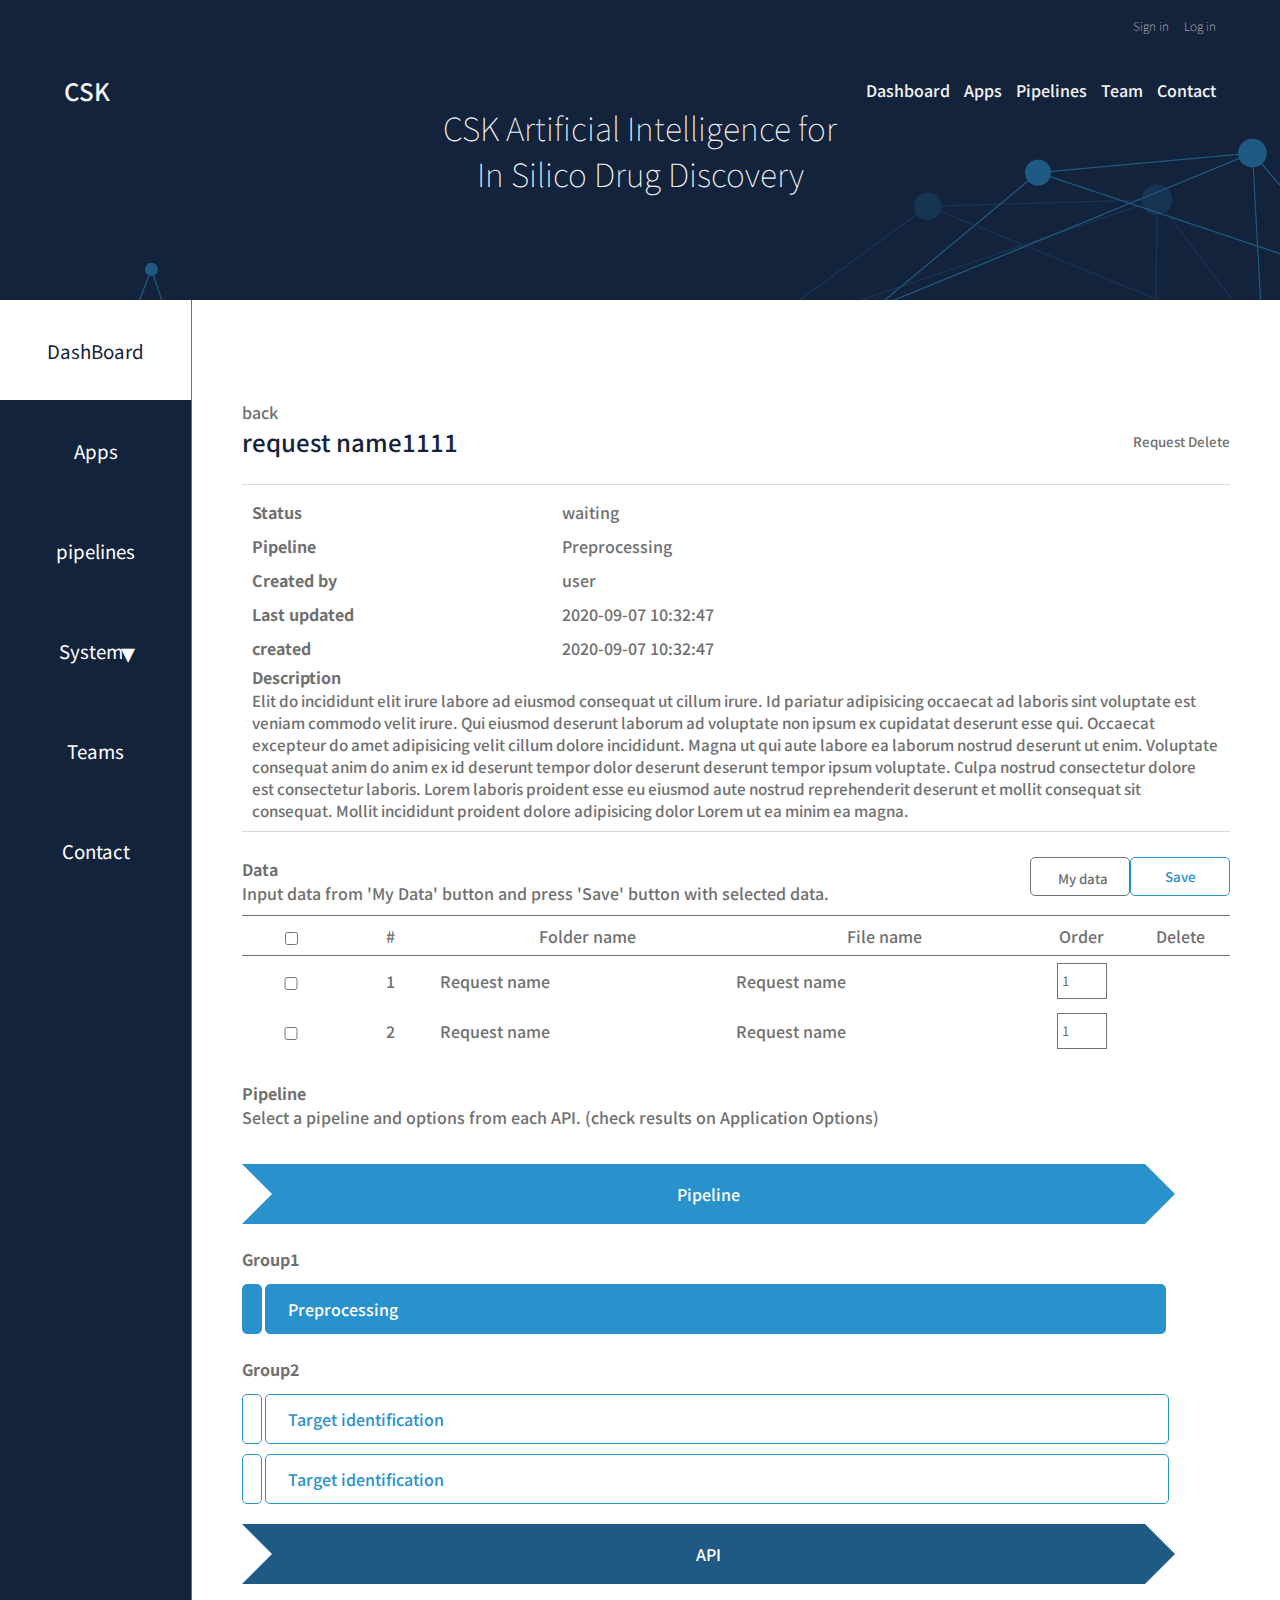
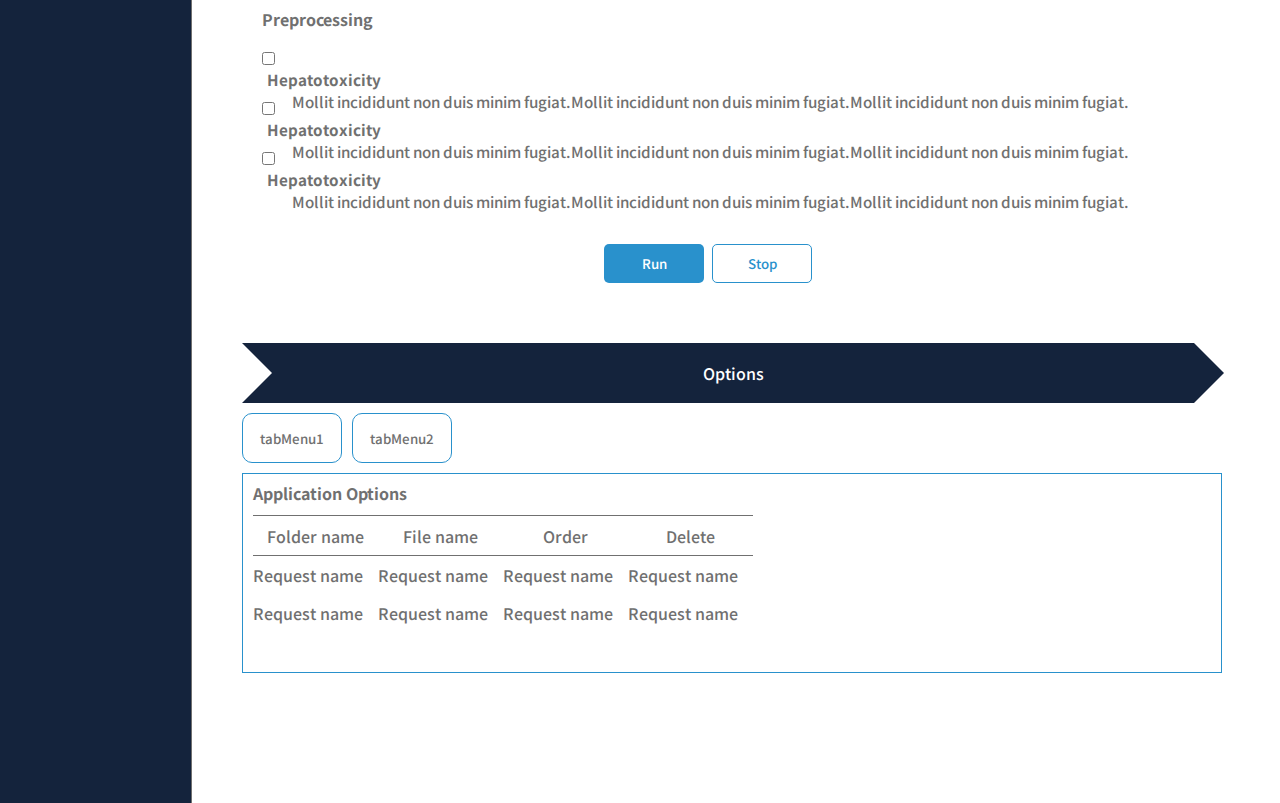
==== commit 85795e10: "team markup" ====
--- a/dashboard_detail.html
+++ b/dashboard_detail.html
@@ -738,10 +738,8 @@
                 modal4.classList.add('hidden4');
             }
         });
-    </script>
-
-    <!-- accordion -->
-    <script>
+
+        //accordion
         var acc = document.getElementsByClassName('accordion_btn');
             for(var i = 0; i<acc.length; i++){
                 acc[i].onclick= function(){
@@ -755,9 +753,7 @@
                 }
             }
             // this.classList.toggle('accordion_content--active');
-    </script>
     
-    <script>
         function openTab(evt, name){
             var tab = document.getElementsByClassName("tabcontent");
             for(var i = 0; i<tab.length; i++){
--- a/css/style.css
+++ b/css/style.css
@@ -62,11 +62,13 @@
     /* width:90%; */
     /* margin:0 auto; */
 }
-.header{position: relative; background-color:#14233C; z-index: 100; height: 110px; 
-    opacity: 0.9;
+.header{position: relative; z-index: 100; height: 110px; 
     }
 .header .account_header ul{display:flex;}
-.header .account_header{width:90%; margin:0 auto; display:flex; justify-content:flex-end; height: 50px; align-items: center;}
+.header .account_header{
+    background-color: #14233C;
+    opacity: 0.8;
+    width:90%; margin:0 auto; display:flex; justify-content:flex-end; height: 50px; align-items: center;}
 .header .account_header a{color:whitesmoke; font-size: 12px; display: flex; align-items: center; font-weight: 100;}
 .header i{margin-right:5px; font-size: 16px;}
 .header div ul li{display:inline-block; margin-left:10px;}
@@ -84,7 +86,7 @@
     background-size: cover;
     background:url(../img/cover_color_post.png) fixed;
     z-index: 1;
-    background-position: bottom;
+    background-position: top;
     position: absolute;
     top: 0;
 }
@@ -250,6 +252,13 @@
     margin: 100px 0;
 }
 .myProfile_wrap .button{display: flex; justify-content: center;}
+
+/* team */
+.team_wrap .team_profileWrap{display:flex;flex-wrap: wrap; justify-content: center;}
+.team_profileWrap div{padding:10px;}
+.team_profileWrap div img{width:100%;}
+.team_profileWrap div h1{font-weight: 600; color: #14233C;}
+.team_profileWrap div p{color:#2991CC;}
 
 /* main */
 .main{
@@ -720,8 +729,22 @@
 } */
 
 @media screen and (max-width:768px){
+    /* .nav-links > ul > li{list-style:none;} */
     .hamberger-System-menu{
-        top:525px;
+        top: 476px;
+        left: 146px;
+    }
+    .hamberger-System-menu{
+        display: block;
+    }
+    /* .hamberger-System ul li{
+        border-bottom: none;
+    }
+    .hamberger-System-menu li{
+        border-bottom: none;
+    }; */
+    .hamberger-System-menu a{
+        font-size: 20px;
     }
 
     .appInfoContent img{width:100%;}
@@ -752,7 +775,7 @@
         transition:none;
         padding-right:10px;
     }
-    .nav-links li{
+    .nav-links > ul > li{
         border-bottom: 1px solid #fff;
         margin-left: 0;
         padding: 10px;
@@ -772,7 +795,6 @@
 .line1.active{
     /* transform: rotate(-45deg) translate(-6px, 6px); */
     transform: translateY(8px);
-
 }
 
 .line2.active{
